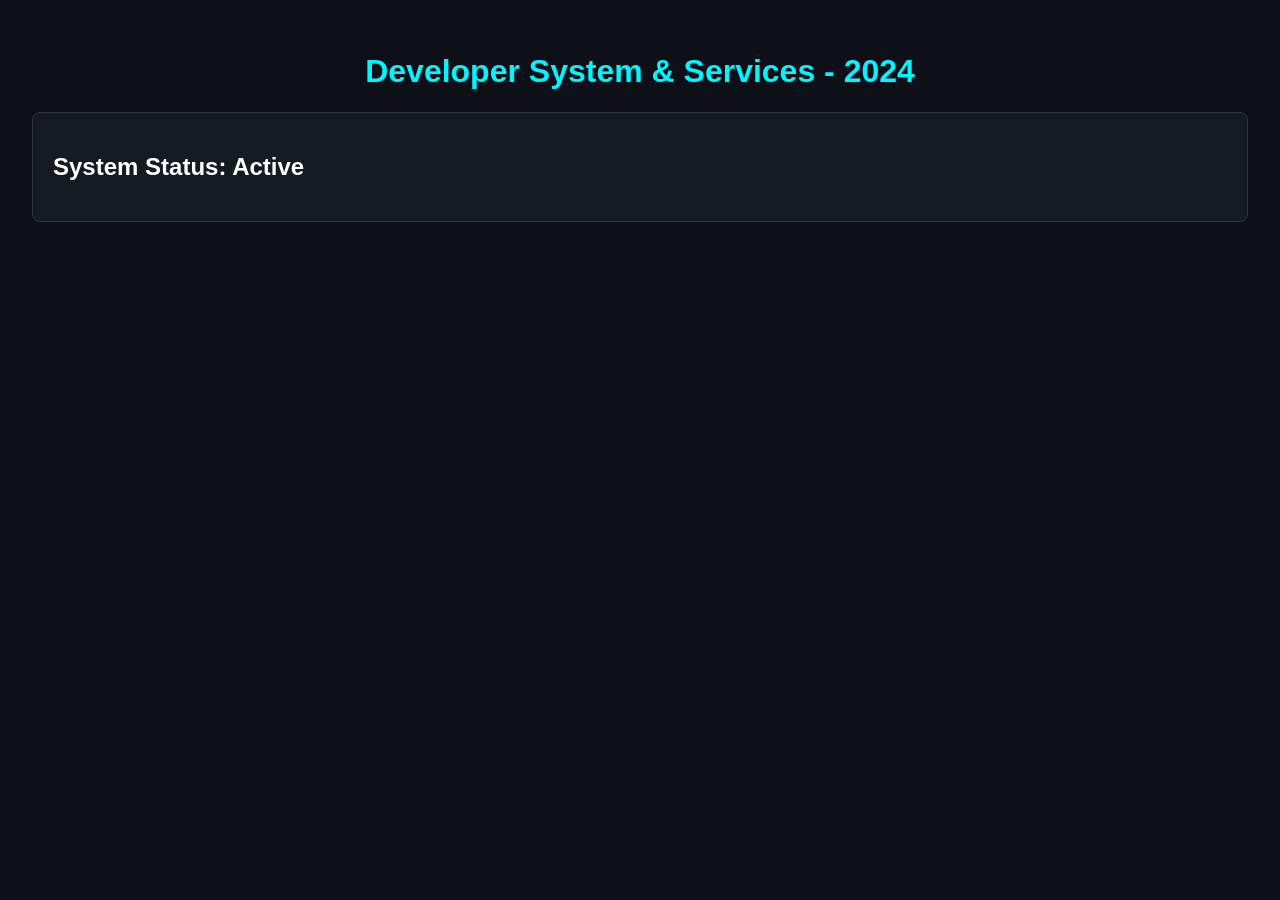
==== 2024/web-system/index.html @ e190ce4d "feat: initialize multi-year production codebase [2024-01-01]" ====
﻿<!DOCTYPE html>
<html lang="en">
<head>
  <meta charset="UTF-8">
  <title>Engineering System 2024 - Early Pajo</title>
  <link rel="stylesheet" href="style.css">
</head>
<body>
  <header><h1>Developer System & Services - 2024</h1></header>
  <main id="app"><div class="card"><h2>System Status: Active</h2></div></main>
  <script src="app.js"></script>
</body>
</html>
---- 2024/web-system/style.css ----
﻿:root { --primary: #00F5FF; --accent: #10B981; --bg: #0d1117; }
body { font-family: -apple-system, BlinkMacSystemFont, 'Segoe UI', Roboto, sans-serif; background: var(--bg); color: #fff; margin: 0; padding: 2rem; }
header h1 { color: var(--primary); text-align: center; }
.card { border: 1px solid #30363d; border-radius: 8px; padding: 20px; background: #161b22; }
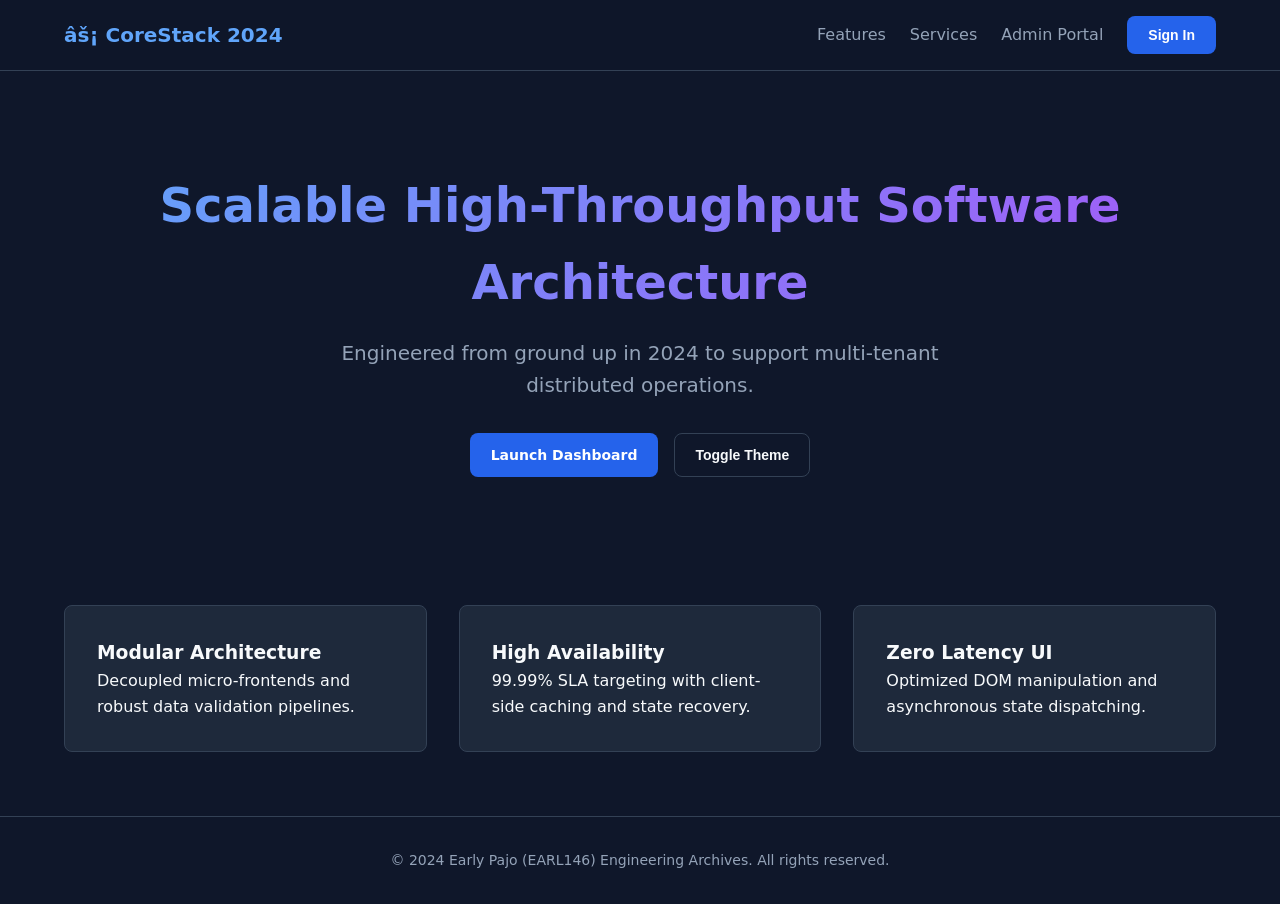
==== commit 0cc96b6e: "feat(2024): complete foundational web architecture, algorithms suite and SQL database" ====
--- a/2024/web-system/index.html
+++ b/2024/web-system/index.html
@@ -1,13 +1,57 @@
 ﻿<!DOCTYPE html>
 <html lang="en">
 <head>
-  <meta charset="UTF-8">
-  <title>Engineering System 2024 - Early Pajo</title>
-  <link rel="stylesheet" href="style.css">
+    <meta charset="UTF-8">
+    <meta name="viewport" content="width=device-width, initial-scale=1.0">
+    <title>Enterprise Portal & Design System - 2024</title>
+    <link rel="stylesheet" href="style.css">
+    <link rel="stylesheet" href="components.css">
 </head>
 <body>
-  <header><h1>Developer System & Services - 2024</h1></header>
-  <main id="app"><div class="card"><h2>System Status: Active</h2></div></main>
-  <script src="app.js"></script>
+    <header class="navbar">
+        <div class="container nav-content">
+            <div class="logo">âš¡ CoreStack 2024</div>
+            <nav class="nav-links">
+                <a href="#features">Features</a>
+                <a href="#services">Services</a>
+                <a href="dashboard.html">Admin Portal</a>
+                <button class="btn btn-primary" id="loginModalBtn">Sign In</button>
+            </nav>
+        </div>
+    </header>
+
+    <main class="container">
+        <section class="hero-section">
+            <h1 class="hero-title">Scalable High-Throughput Software Architecture</h1>
+            <p class="hero-subtitle">Engineered from ground up in 2024 to support multi-tenant distributed operations.</p>
+            <div class="cta-group">
+                <a href="dashboard.html" class="btn btn-primary">Launch Dashboard</a>
+                <button class="btn btn-outline" id="themeToggle">Toggle Theme</button>
+            </div>
+        </section>
+
+        <section id="features" class="grid-cards">
+            <div class="card">
+                <h3>Modular Architecture</h3>
+                <p>Decoupled micro-frontends and robust data validation pipelines.</p>
+            </div>
+            <div class="card">
+                <h3>High Availability</h3>
+                <p>99.99% SLA targeting with client-side caching and state recovery.</p>
+            </div>
+            <div class="card">
+                <h3>Zero Latency UI</h3>
+                <p>Optimized DOM manipulation and asynchronous state dispatching.</p>
+            </div>
+        </section>
+    </main>
+
+    <footer class="footer">
+        <div class="container">
+            <p>&copy; 2024 Early Pajo (EARL146) Engineering Archives. All rights reserved.</p>
+        </div>
+    </footer>
+    <script src="storage_helper.js"></script>
+    <script src="app.js"></script>
 </body>
 </html>
--- a/2024/web-system/style.css
+++ b/2024/web-system/style.css
@@ -1,4 +1,123 @@
-﻿:root { --primary: #00F5FF; --accent: #10B981; --bg: #0d1117; }
-body { font-family: -apple-system, BlinkMacSystemFont, 'Segoe UI', Roboto, sans-serif; background: var(--bg); color: #fff; margin: 0; padding: 2rem; }
-header h1 { color: var(--primary); text-align: center; }
-.card { border: 1px solid #30363d; border-radius: 8px; padding: 20px; background: #161b22; }
+﻿:root {
+    --primary: #2563eb;
+    --primary-hover: #1d4ed8;
+    --bg-main: #0f172a;
+    --bg-card: #1e293b;
+    --text-main: #f8fafc;
+    --text-muted: #94a3b8;
+    --border: #334155;
+    --radius: 8px;
+    --font: system-ui, -apple-system, 'Segoe UI', Roboto, sans-serif;
+}
+
+* {
+    margin: 0;
+    padding: 0;
+    box-sizing: border-box;
+}
+
+body {
+    background-color: var(--bg-main);
+    color: var(--text-main);
+    font-family: var(--font);
+    line-height: 1.6;
+}
+
+.container {
+    max-width: 1200px;
+    margin: 0 auto;
+    padding: 0 1.5rem;
+}
+
+.navbar {
+    background: rgba(15, 23, 42, 0.85);
+    backdrop-filter: blur(12px);
+    border-bottom: 1px solid var(--border);
+    position: sticky;
+    top: 0;
+    z-index: 100;
+}
+
+.nav-content {
+    display: flex;
+    justify-content: space-between;
+    align-items: center;
+    height: 70px;
+}
+
+.logo {
+    font-weight: 700;
+    font-size: 1.25rem;
+    color: #60a5fa;
+}
+
+.nav-links {
+    display: flex;
+    align-items: center;
+    gap: 1.5rem;
+}
+
+.nav-links a {
+    color: var(--text-muted);
+    text-decoration: none;
+    transition: color 0.2s ease;
+}
+
+.nav-links a:hover {
+    color: var(--text-main);
+}
+
+.hero-section {
+    padding: 6rem 0 4rem;
+    text-align: center;
+}
+
+.hero-title {
+    font-size: 3rem;
+    font-weight: 800;
+    margin-bottom: 1rem;
+    background: linear-gradient(135deg, #60a5fa, #a855f7);
+    -webkit-background-clip: text;
+    -webkit-text-fill-color: transparent;
+}
+
+.hero-subtitle {
+    font-size: 1.25rem;
+    color: var(--text-muted);
+    max-width: 700px;
+    margin: 0 auto 2rem;
+}
+
+.cta-group {
+    display: flex;
+    justify-content: center;
+    gap: 1rem;
+}
+
+.grid-cards {
+    display: grid;
+    grid-template-columns: repeat(auto-fit, minmax(300px, 1fr));
+    gap: 2rem;
+    margin: 4rem 0;
+}
+
+.card {
+    background: var(--bg-card);
+    border: 1px solid var(--border);
+    border-radius: var(--radius);
+    padding: 2rem;
+    transition: transform 0.2s ease, border-color 0.2s ease;
+}
+
+.card:hover {
+    transform: translateY(-4px);
+    border-color: #60a5fa;
+}
+
+.footer {
+    border-top: 1px solid var(--border);
+    padding: 2rem 0;
+    text-align: center;
+    color: var(--text-muted);
+    font-size: 0.875rem;
+}
--- a/2024/web-system/components.css
+++ b/2024/web-system/components.css
@@ -0,0 +1,32 @@
+﻿.btn {
+    display: inline-flex;
+    align-items: center;
+    justify-content: center;
+    padding: 0.625rem 1.25rem;
+    font-size: 0.875rem;
+    font-weight: 600;
+    border-radius: var(--radius);
+    cursor: pointer;
+    text-decoration: none;
+    transition: all 0.2s ease;
+    border: 1px solid transparent;
+}
+
+.btn-primary {
+    background-color: var(--primary);
+    color: white;
+}
+
+.btn-primary:hover {
+    background-color: var(--primary-hover);
+}
+
+.btn-outline {
+    background-color: transparent;
+    color: var(--text-main);
+    border-color: var(--border);
+}
+
+.btn-outline:hover {
+    border-color: var(--text-main);
+}
